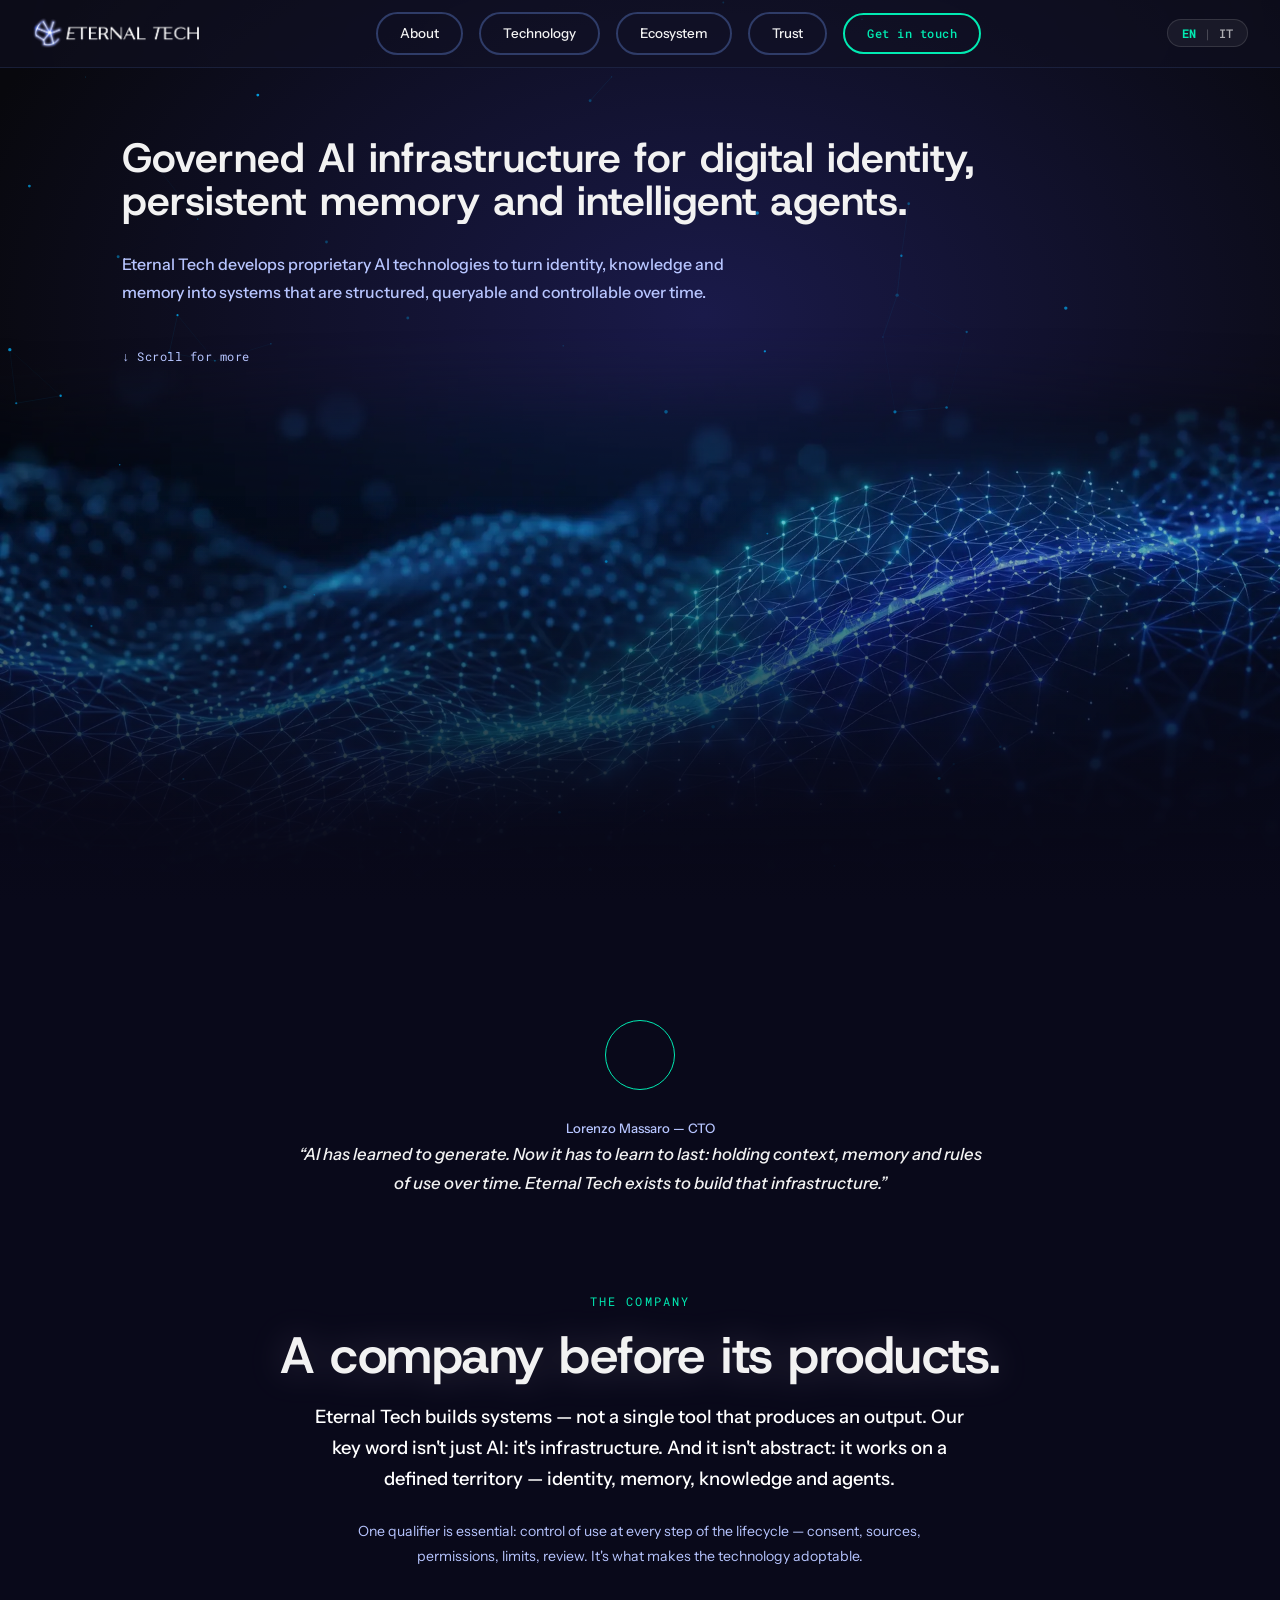
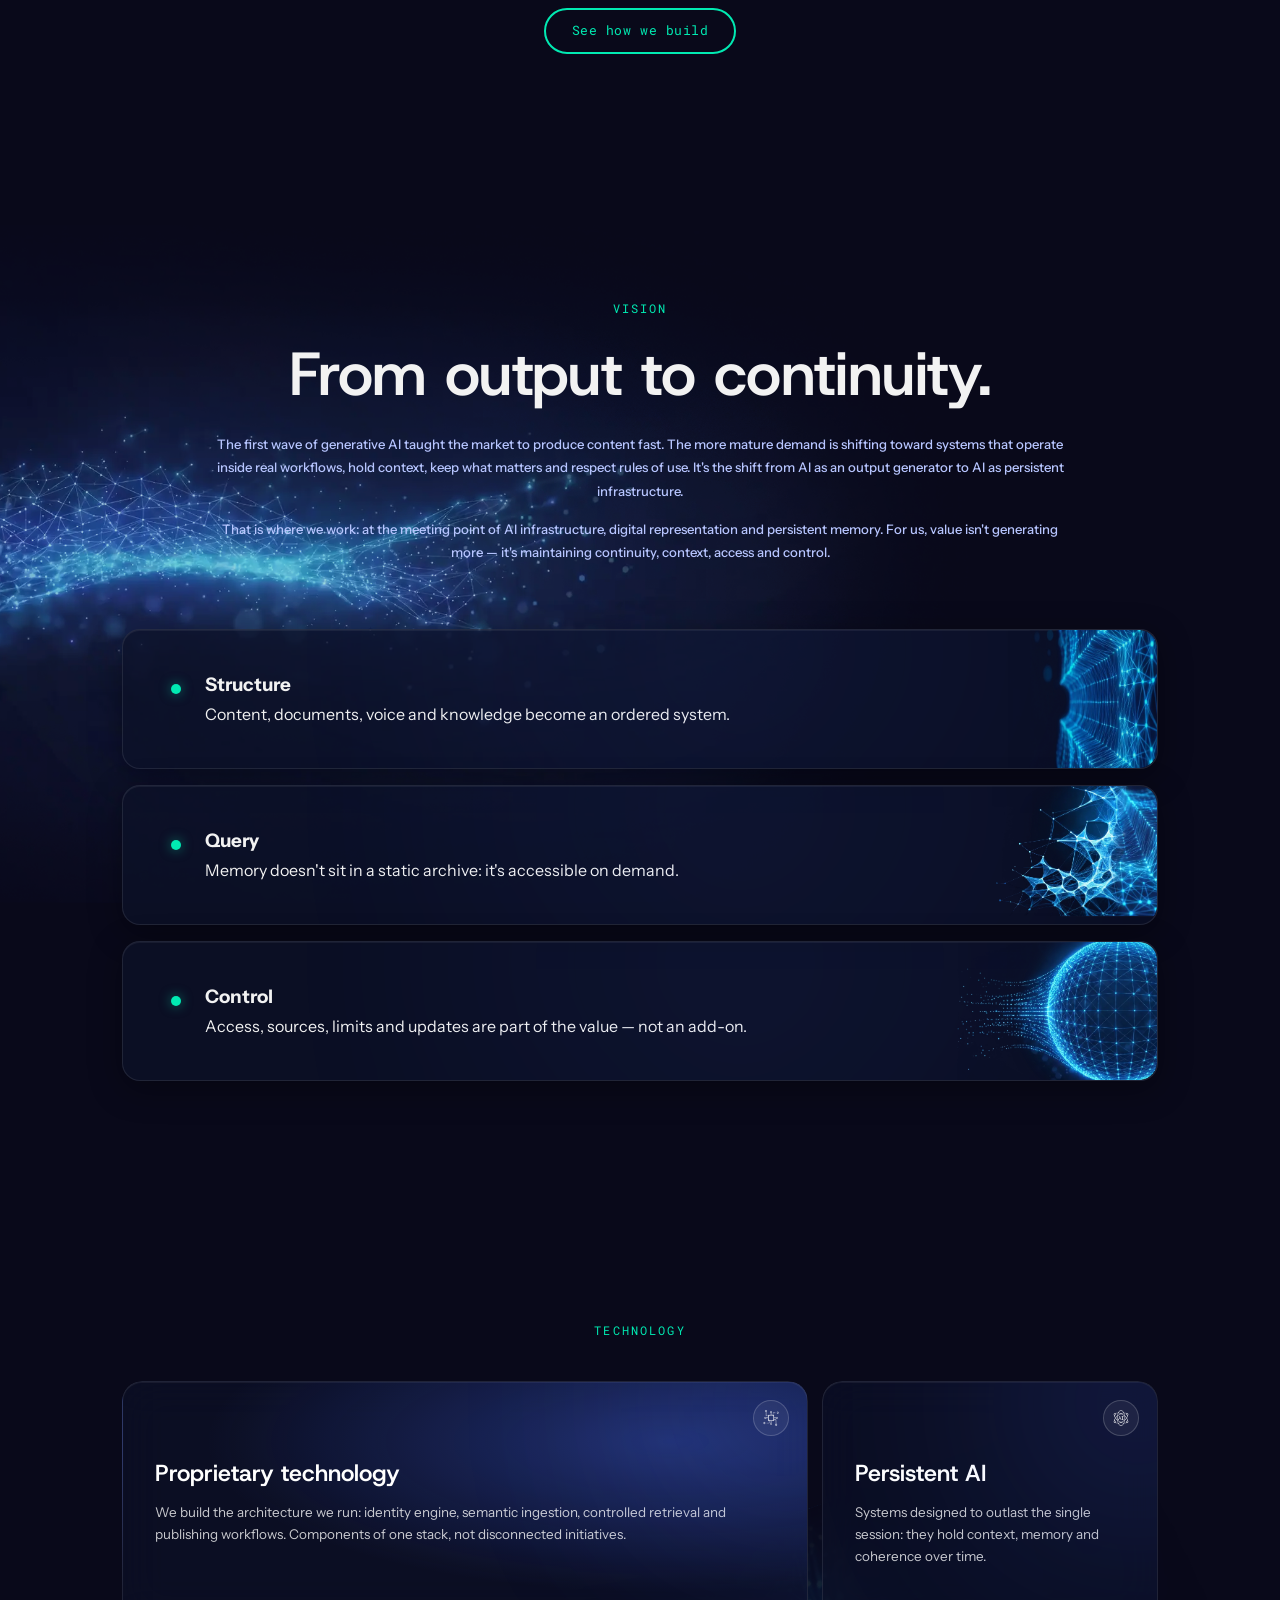
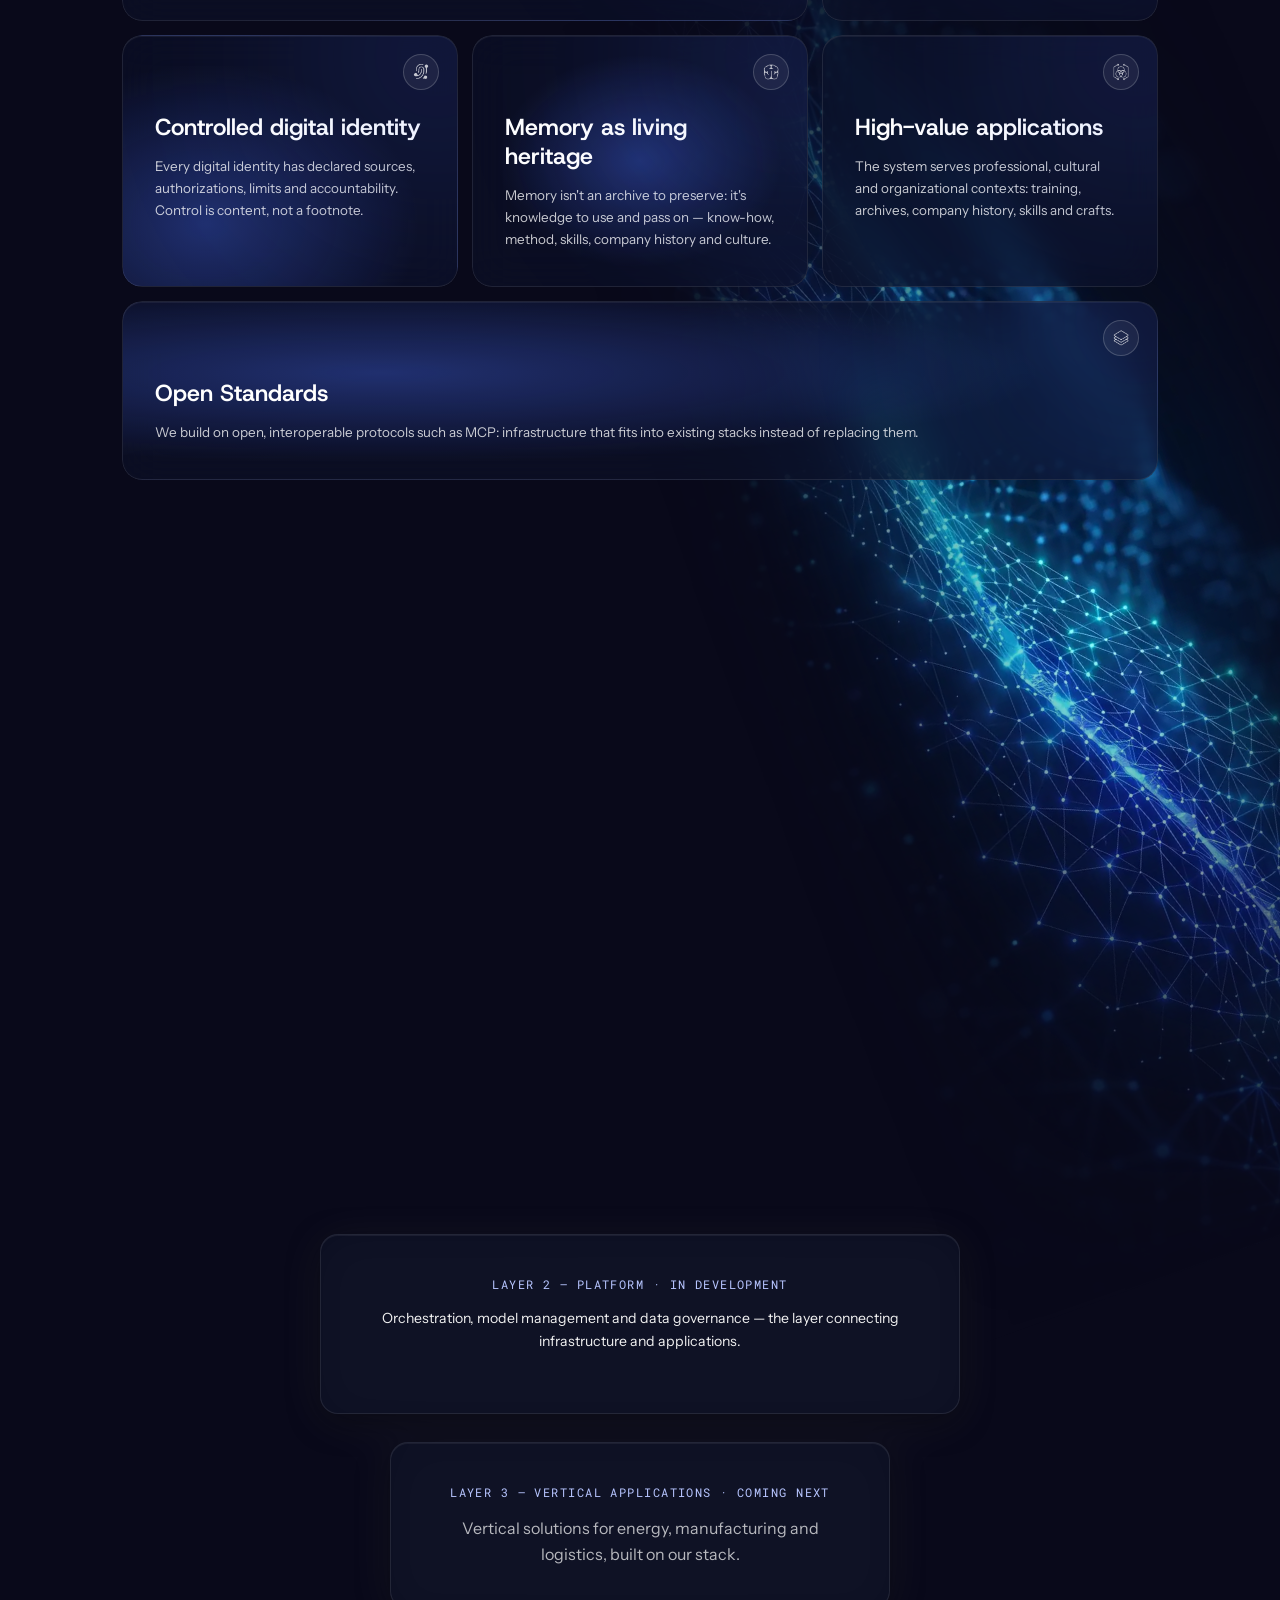
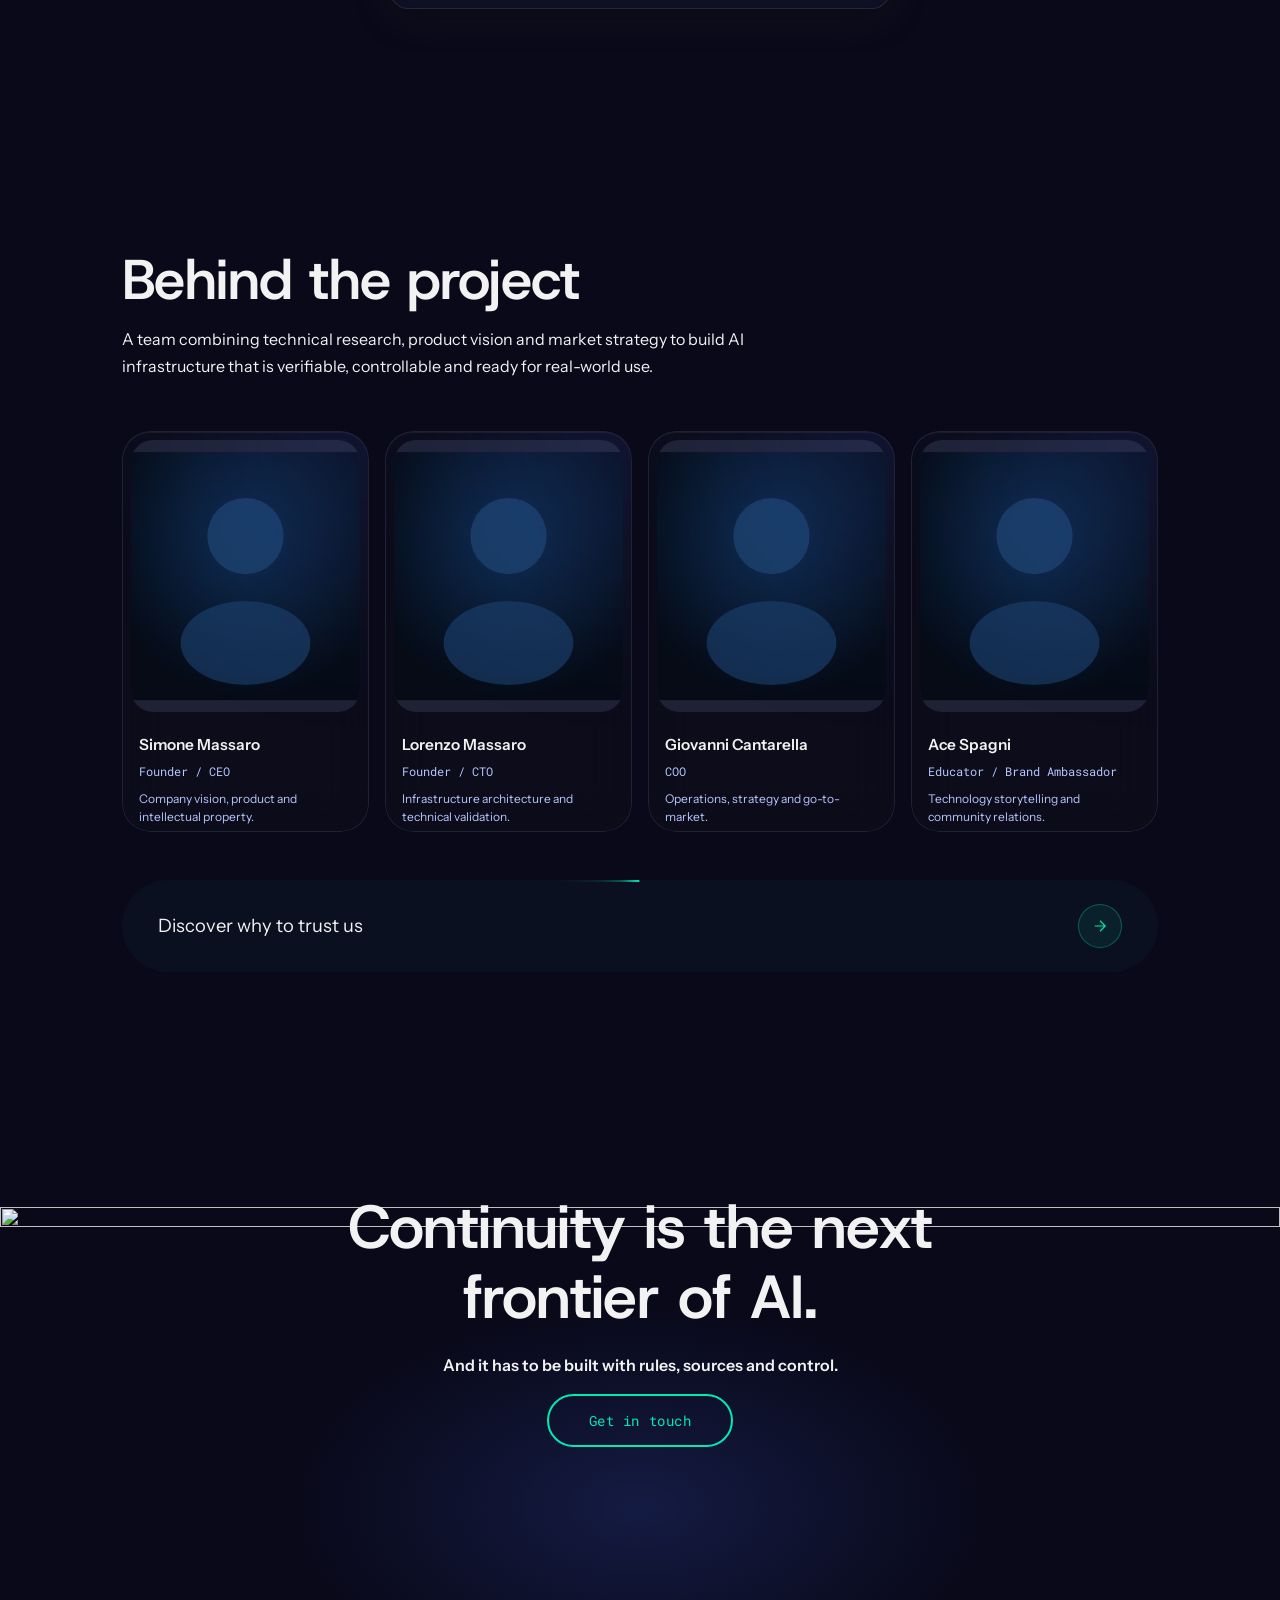
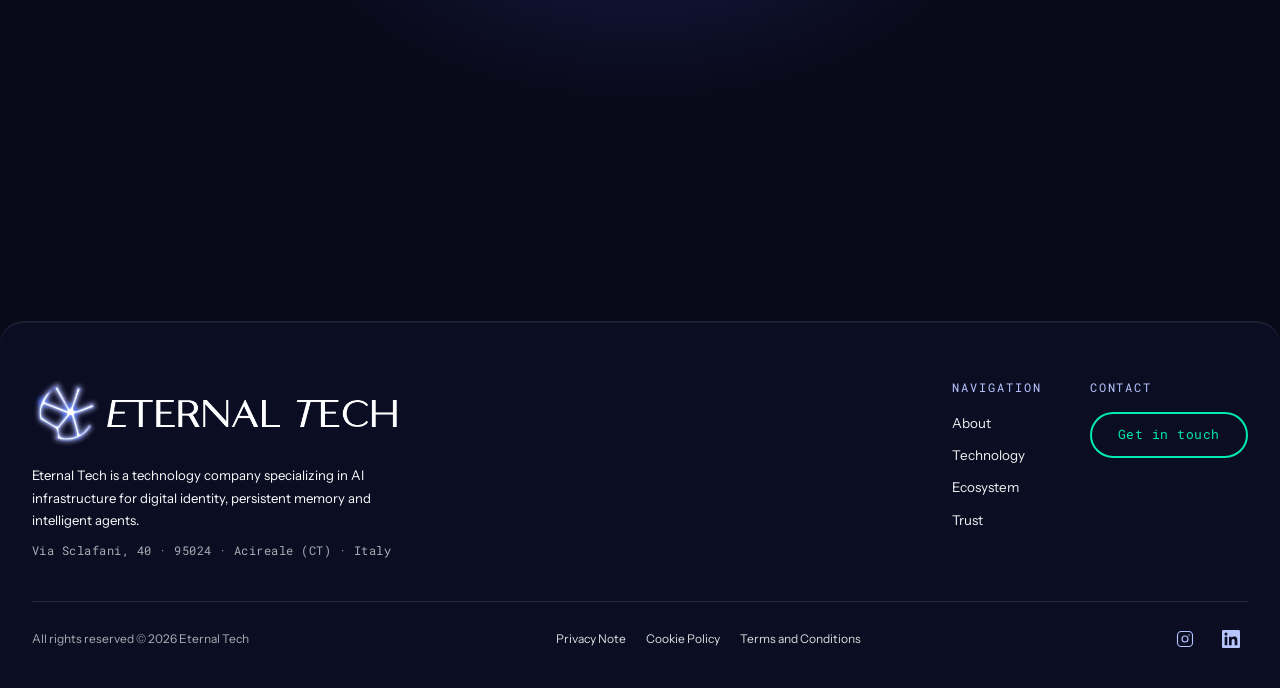
==== contattaci.html @ 584dcecc "anteprima_sito" ====
﻿<!DOCTYPE html>
<html lang="it">
<head>
  <meta charset="UTF-8">
  <meta name="viewport" content="width=device-width, initial-scale=1.0">
  <title>Contattaci — Eternal Tech</title>
  <script>
    // Reindirizzamento immediato all'home page per aprire la modale pop-up
    window.location.replace("index.html");
  </script>
</head>
<body>
</body>
</html>
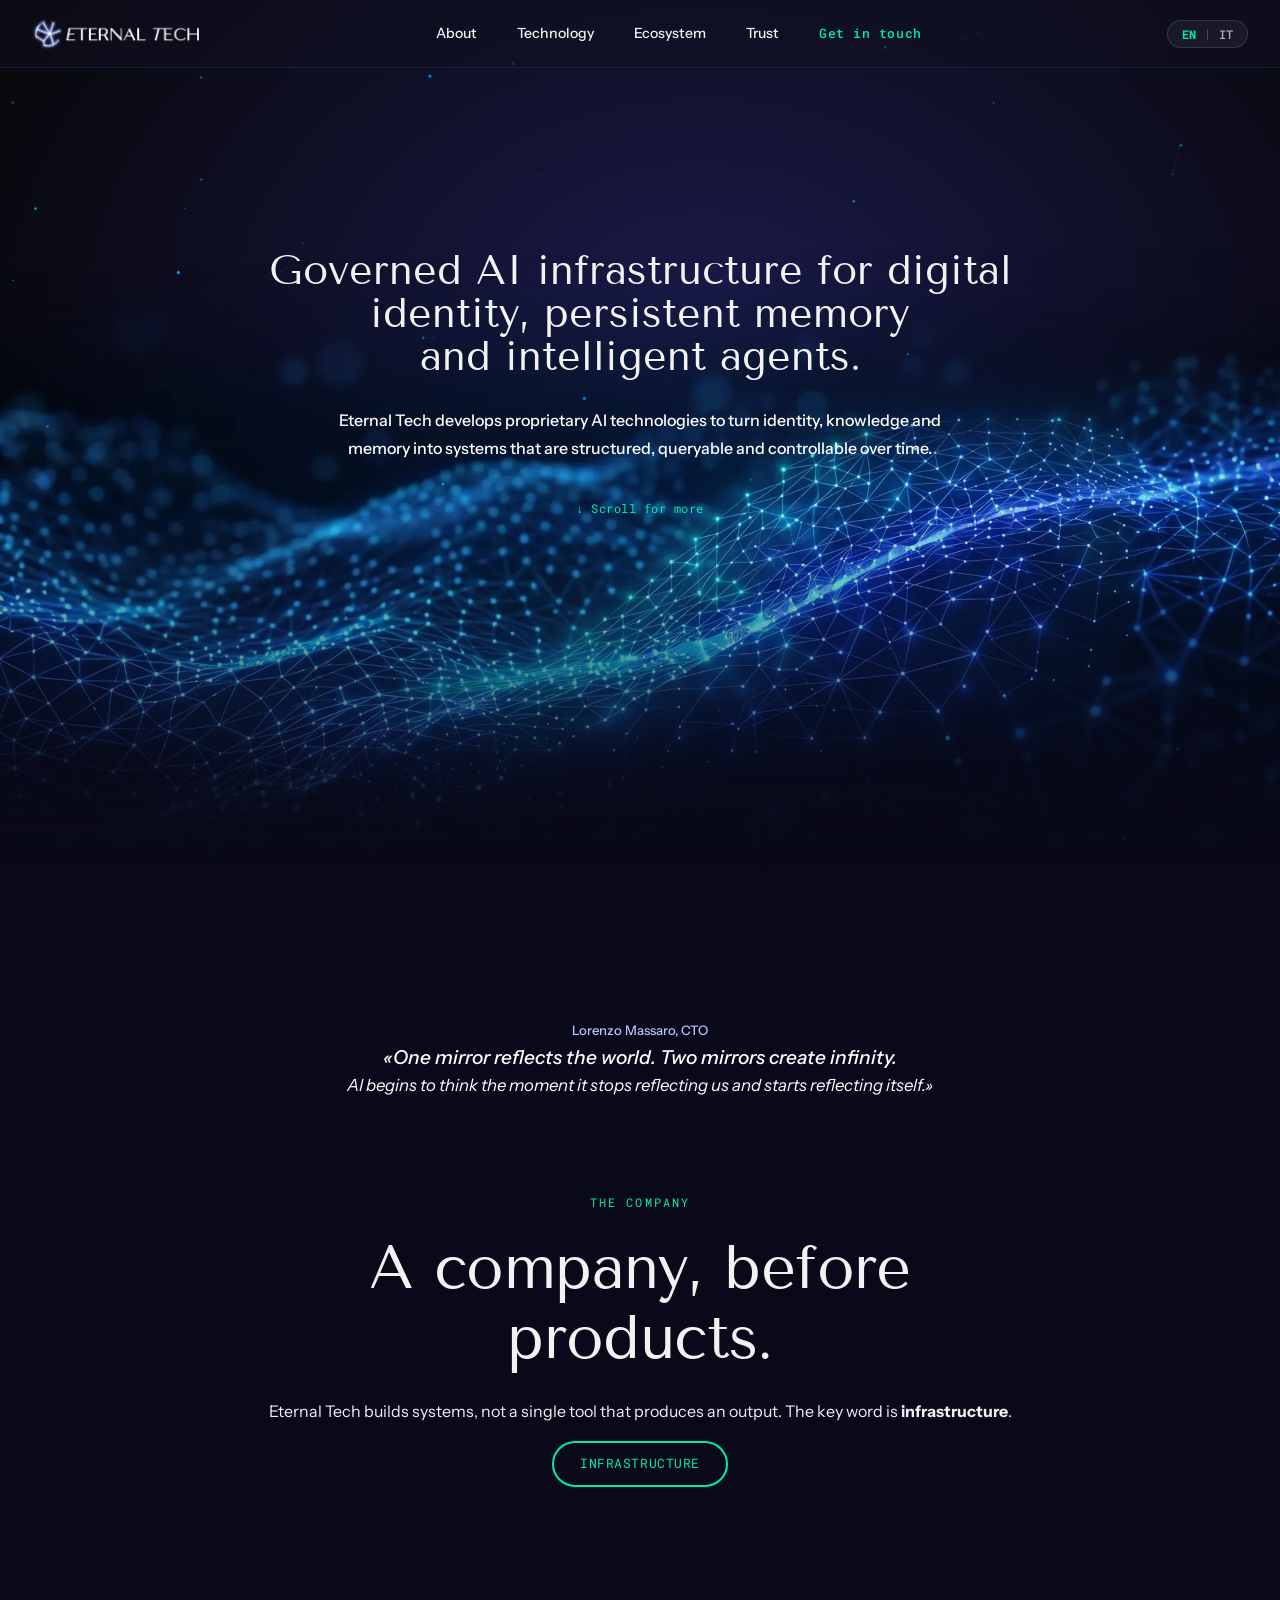
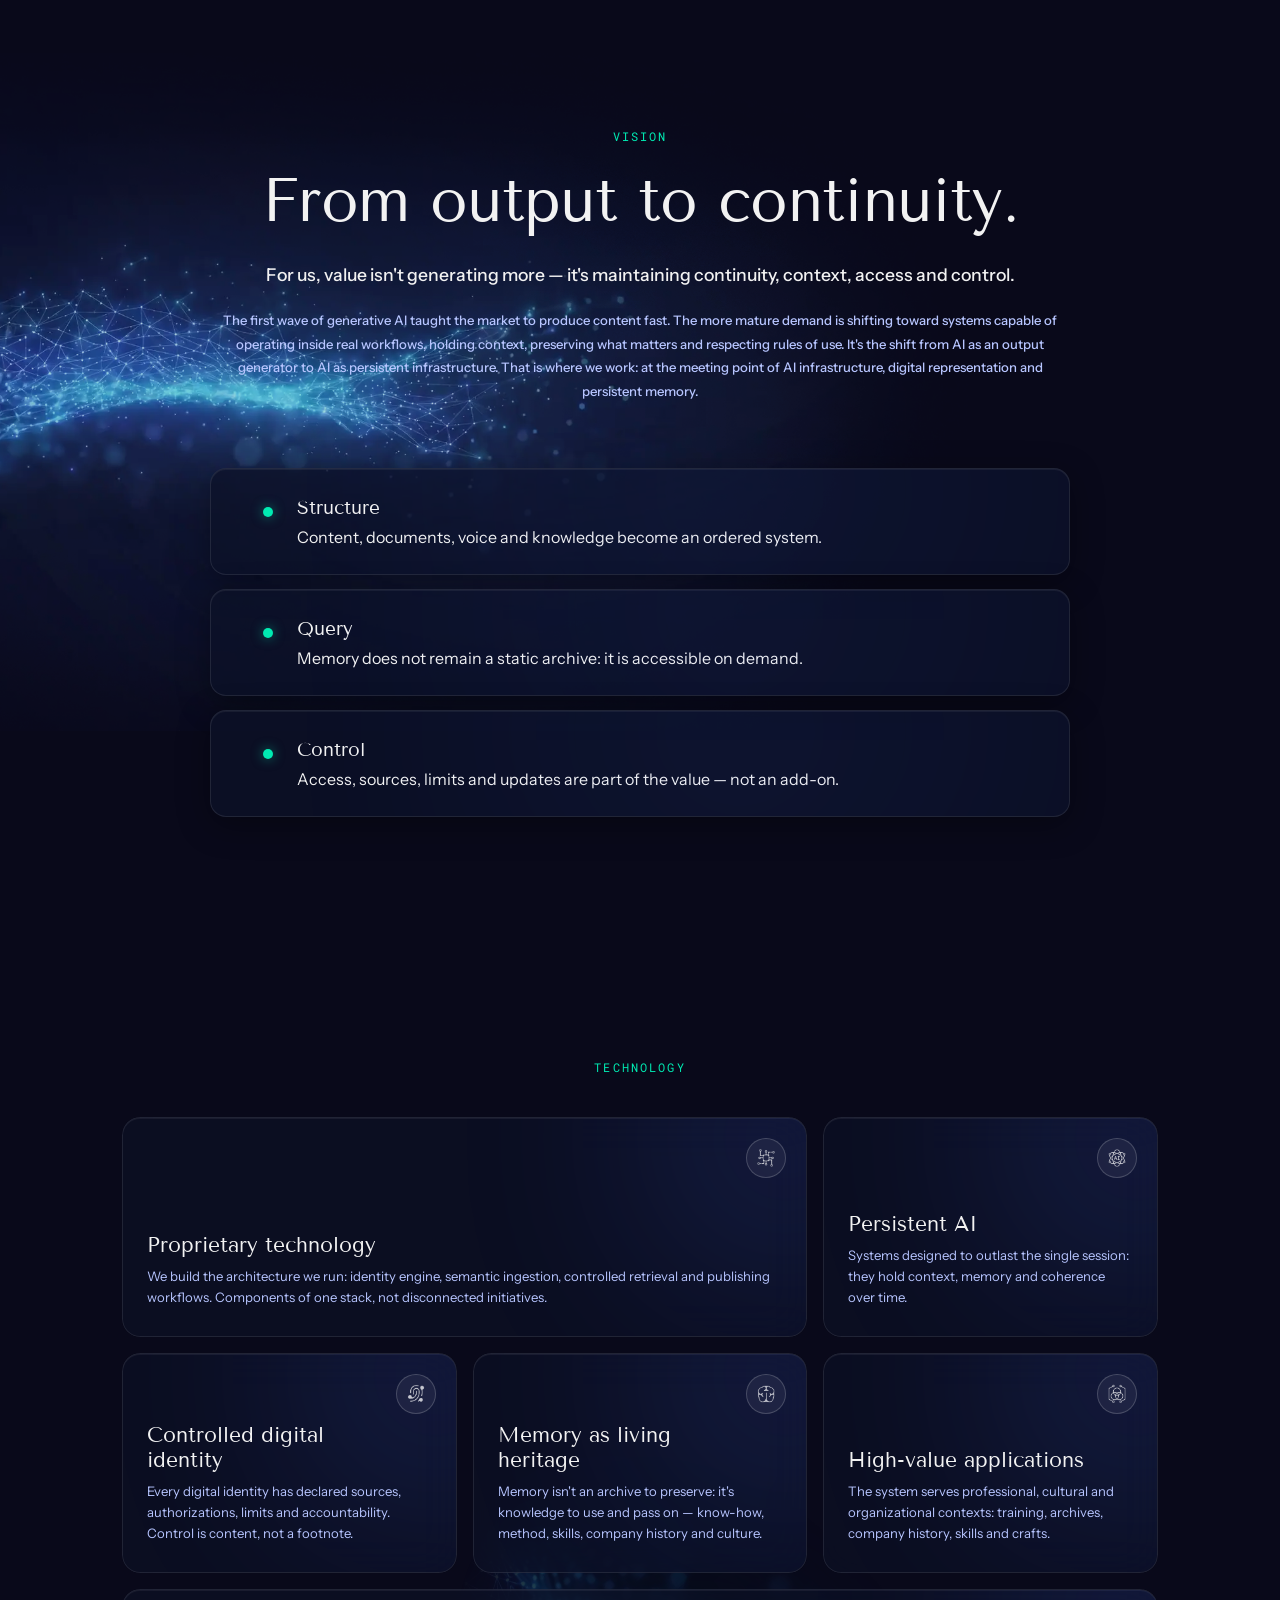
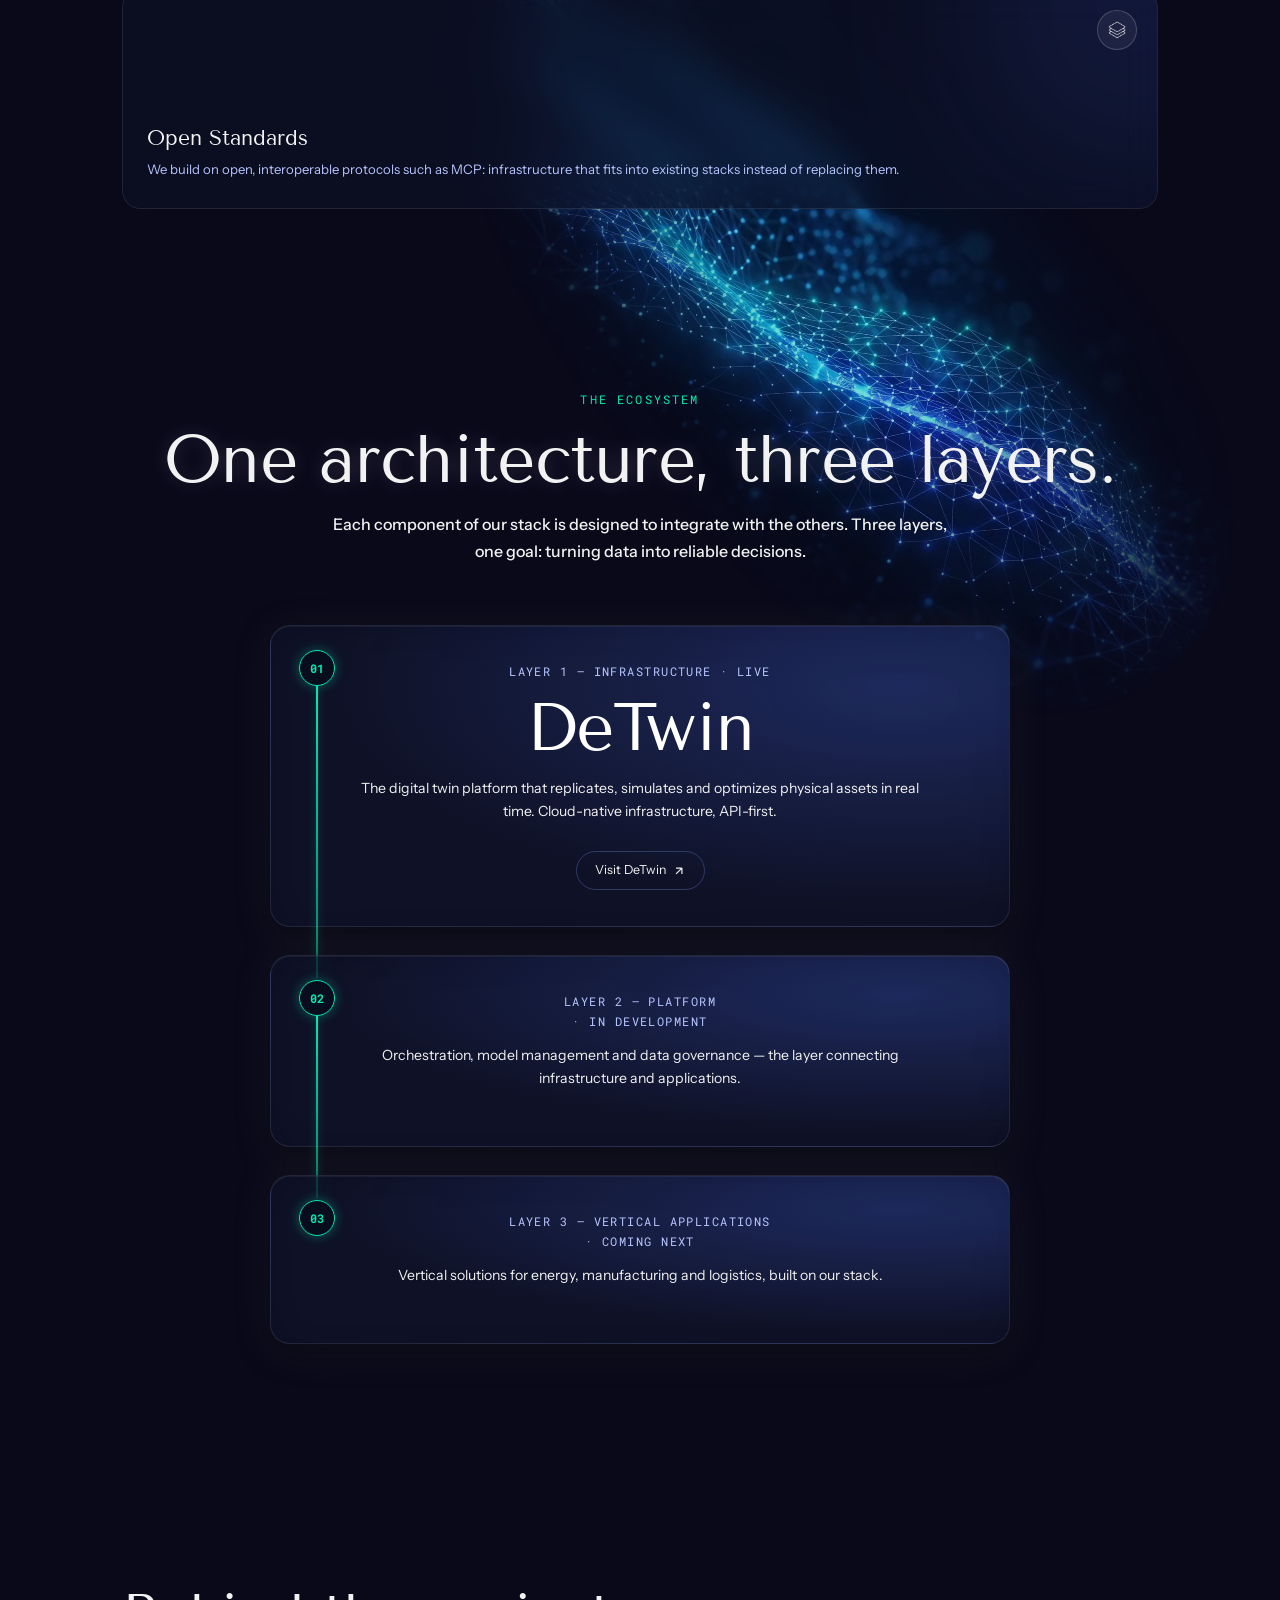
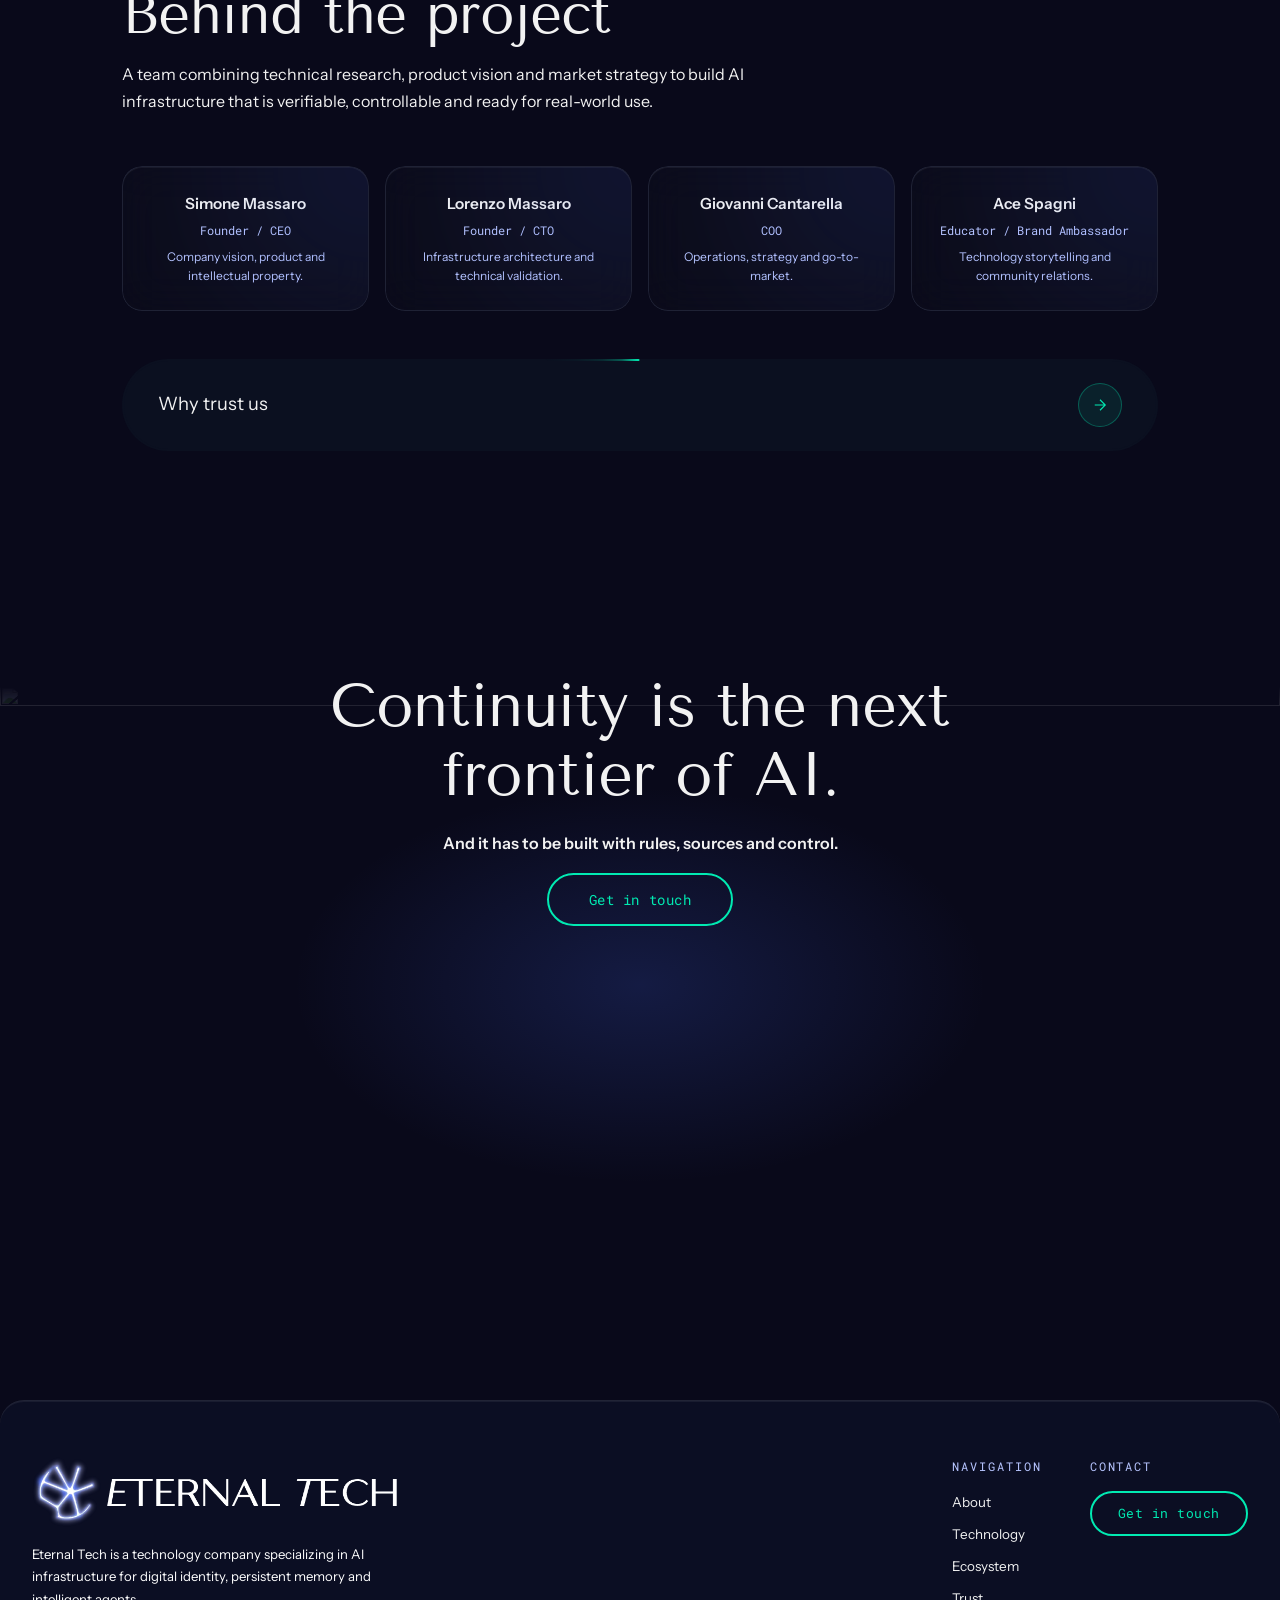
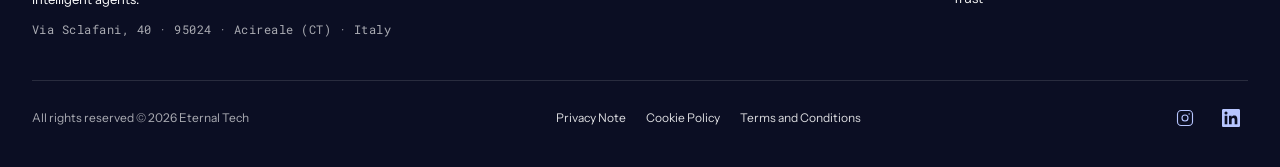
==== commit 0865ae7f: "fixed" ====
--- a/contattaci.html
+++ b/contattaci.html
@@ -1,12 +1,12 @@
-﻿<!DOCTYPE html>
+<!DOCTYPE html>
 <html lang="it">
 <head>
   <meta charset="UTF-8">
   <meta name="viewport" content="width=device-width, initial-scale=1.0">
   <title>Contattaci — Eternal Tech</title>
   <script>
-    // Reindirizzamento immediato all'home page per aprire la modale pop-up
-    window.location.replace("index.html");
+    // Immediate redirect to homepage to open contact modal popup
+    window.location.replace("index.html?contact=open#contact");
   </script>
 </head>
 <body>
